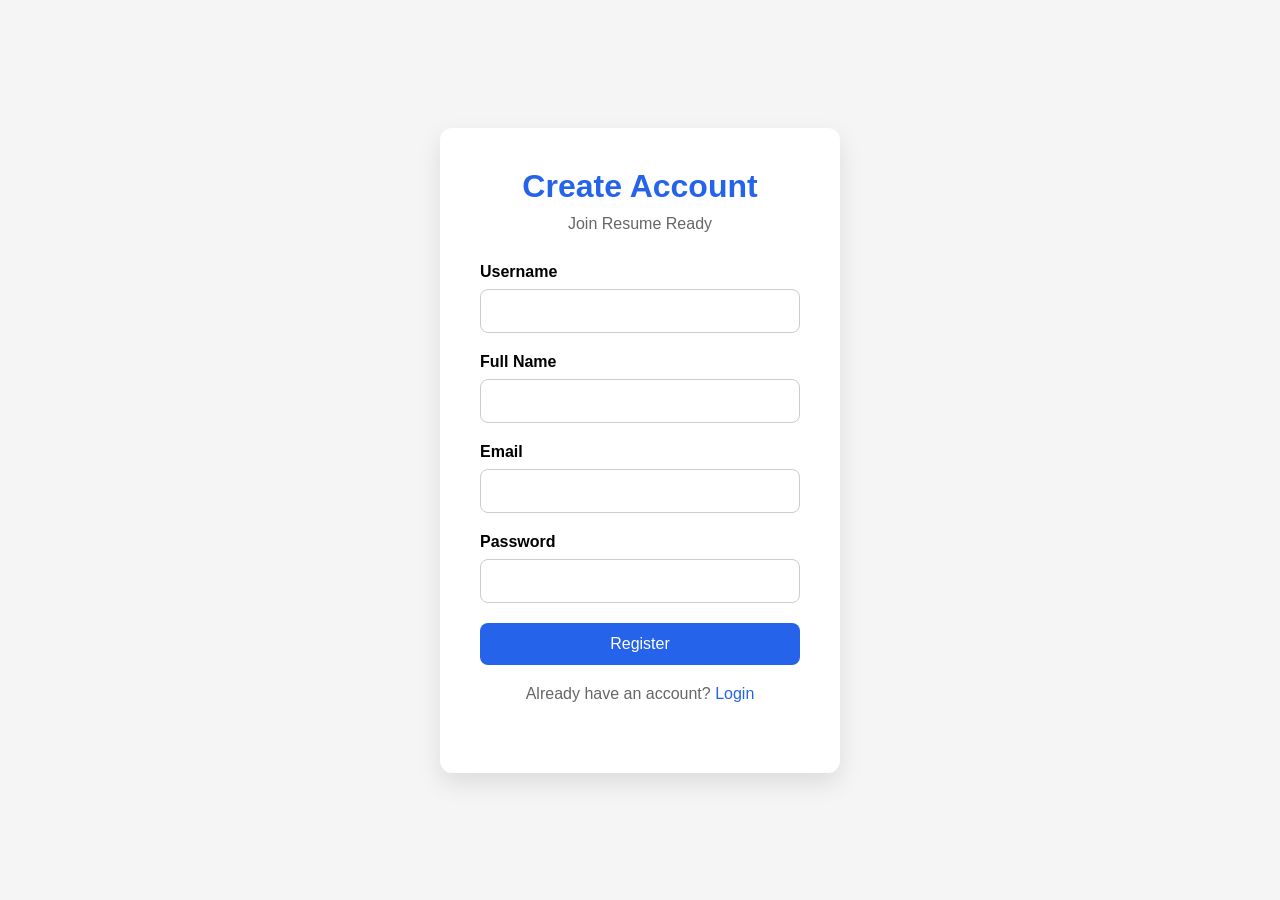
==== frontend/register.html @ 2dda9936 "Prepare ConnectHub for production deployment" ====
<!DOCTYPE html>
<html lang="en">

<head>
    <meta charset="UTF-8">
    <meta name="viewport" content="width=device-width, initial-scale=1.0">
    <title>Register -ConnectHub</title>

    <link rel="stylesheet" href="css/auth.css">
</head>

<body>

    <div class="container">

        <div class="login-card">

            <h1>Create Account</h1>

            <p>Join Resume Ready</p>

            <form id="registerForm">

                <div class="input-group">
                    <label>Username</label>
                    <input
                        type="text"
                        id="username"
                        required
                    >
                </div>

                <div class="input-group">
                    <label>Full Name</label>
                    <input
                        type="text"
                        id="full_name"
                    >
                </div>

                <div class="input-group">
                    <label>Email</label>
                    <input
                        type="email"
                        id="email"
                        required
                    >
                </div>

                <div class="input-group">
                    <label>Password</label>
                    <input
                        type="password"
                        id="password"
                        required
                    >
                </div>

                <button type="submit">
                    Register
                </button>

            </form>

            <p class="bottom-text">
                Already have an account?
                <a href="index.html">Login</a>
            </p>

        </div>

    </div>

    <script src="js/api.js"></script>
    <script src="js/register.js"></script>

</body>

</html>
---- frontend/css/auth.css ----
* {
    margin: 0;
    padding: 0;
    box-sizing: border-box;
    font-family: Arial, Helvetica, sans-serif;
}

body {
    background: #f5f5f5;
    display: flex;
    justify-content: center;
    align-items: center;
    min-height: 100vh;
}

.container {
    width: 100%;
    display: flex;
    justify-content: center;
    align-items: center;
}

.login-card {
    width: 400px;
    background: white;
    padding: 40px;
    border-radius: 12px;
    box-shadow: 0 10px 25px rgba(0,0,0,0.1);
}

.login-card h1 {
    text-align: center;
    margin-bottom: 10px;
    color: #2563eb;
}

.login-card p {
    text-align: center;
    margin-bottom: 30px;
    color: #666;
}

.input-group {
    margin-bottom: 20px;
}

.input-group label {
    display: block;
    margin-bottom: 8px;
    font-weight: bold;
}

.input-group input {
    width: 100%;
    padding: 12px;
    border: 1px solid #ccc;
    border-radius: 8px;
    outline: none;
    font-size: 16px;
}

.input-group input:focus {
    border-color: #2563eb;
}

button {
    width: 100%;
    padding: 12px;
    background: #2563eb;
    color: white;
    border: none;
    border-radius: 8px;
    cursor: pointer;
    font-size: 16px;
    transition: 0.3s;
}

button:hover {
    background: #1d4ed8;
}

.bottom-text {
    margin-top: 20px;
    text-align: center;
}

.bottom-text a {
    color: #2563eb;
    text-decoration: none;
}

.bottom-text a:hover {
    text-decoration: underline;
}

.error {
    color: red;
    margin-top: 10px;
    text-align: center;
}

.success {
    color: green;
    margin-top: 10px;
    text-align: center;
}
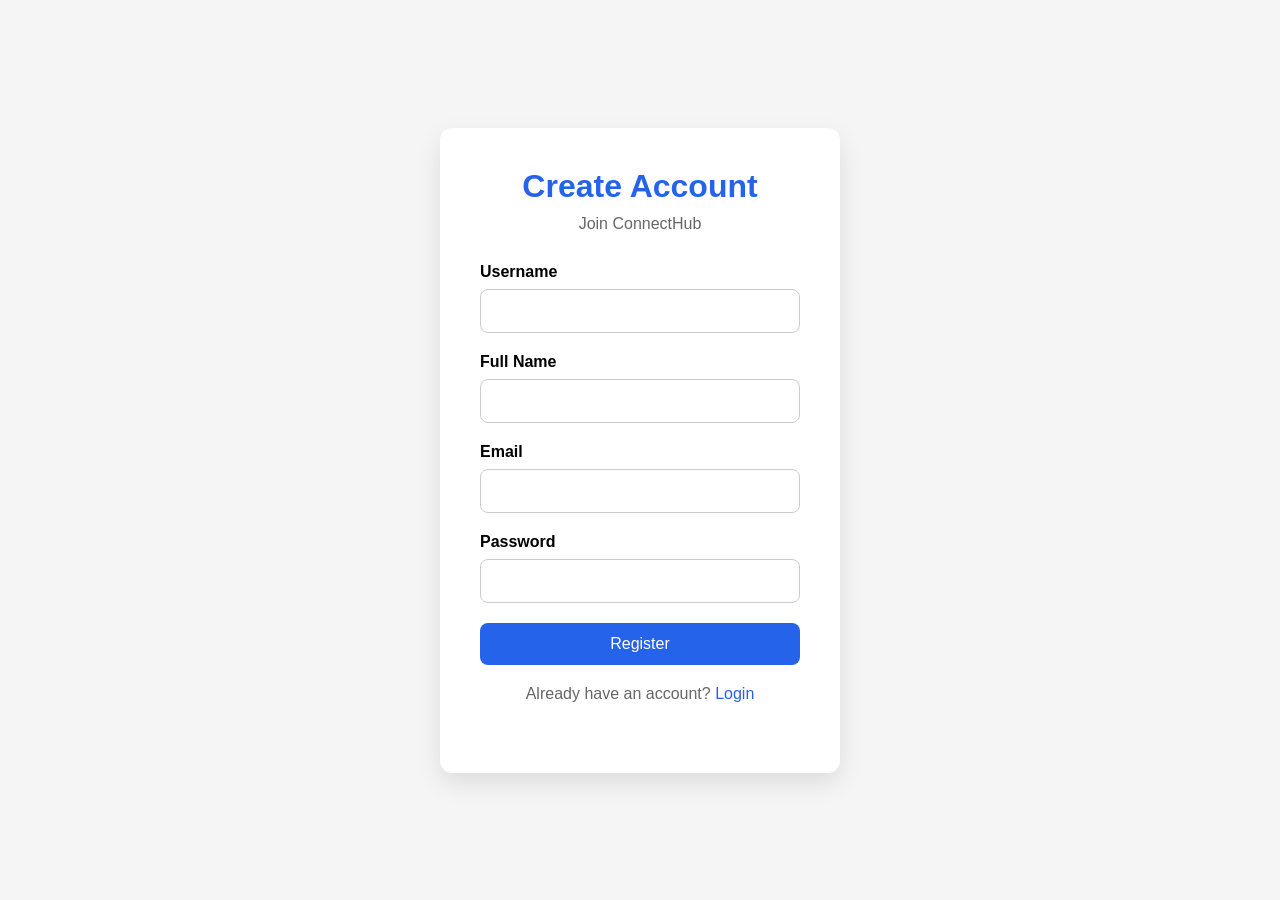
==== commit 4b6f67bf: "Connect frontend to deployed backend" ====
--- a/frontend/register.html
+++ b/frontend/register.html
@@ -17,7 +17,7 @@
 
             <h1>Create Account</h1>
 
-            <p>Join Resume Ready</p>
+            <p>Join ConnectHub</p>
 
             <form id="registerForm">
 
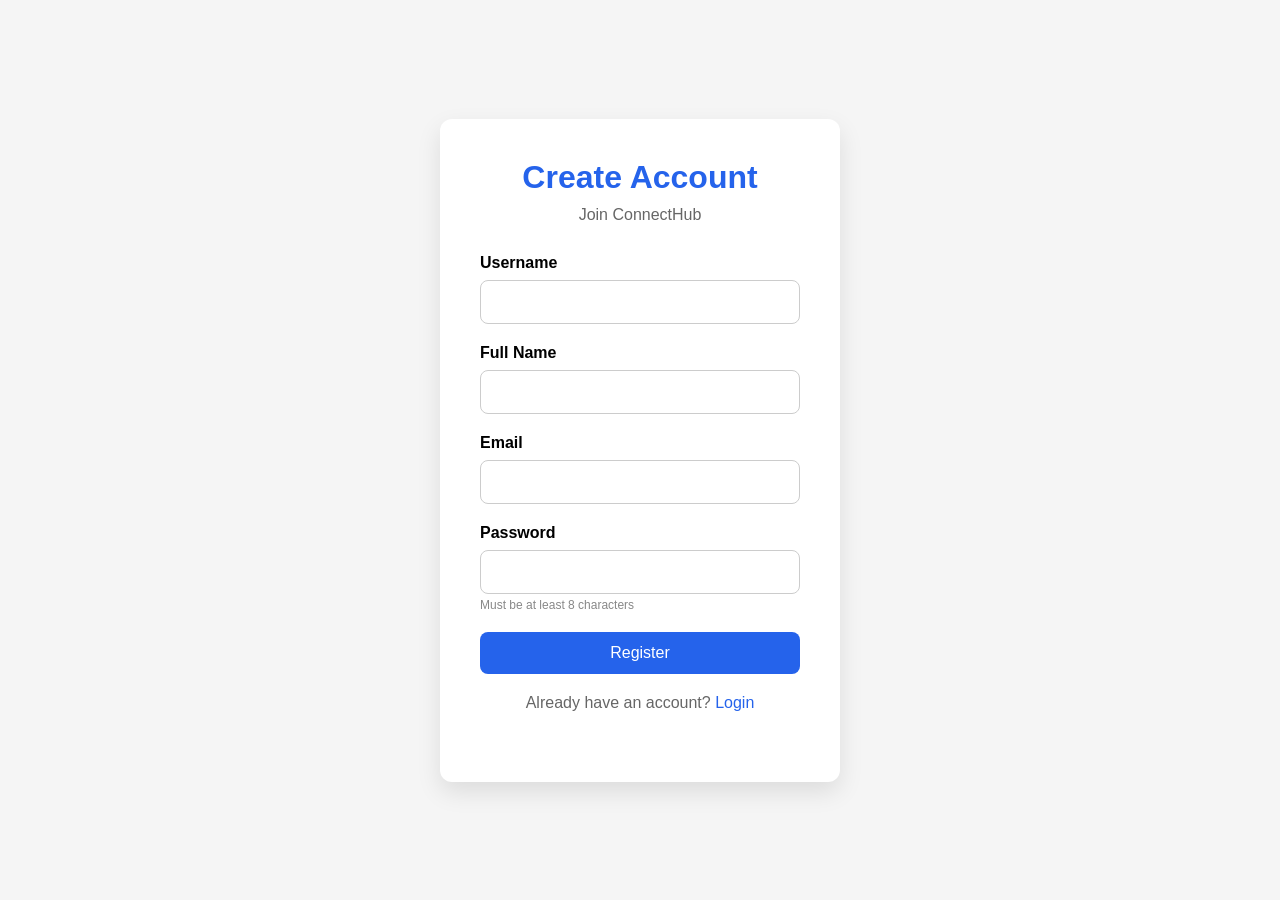
==== commit 30d59fed: "Fix chat, follow, notifications and frontend updates" ====
--- a/frontend/register.html
+++ b/frontend/register.html
@@ -53,7 +53,9 @@
                         type="password"
                         id="password"
                         required
+                        minlength="8"
                     >
+                    <small style="color: #888; font-size: 12px; margin-top: 4px; display: block;">Must be at least 8 characters</small>
                 </div>
 
                 <button type="submit">
